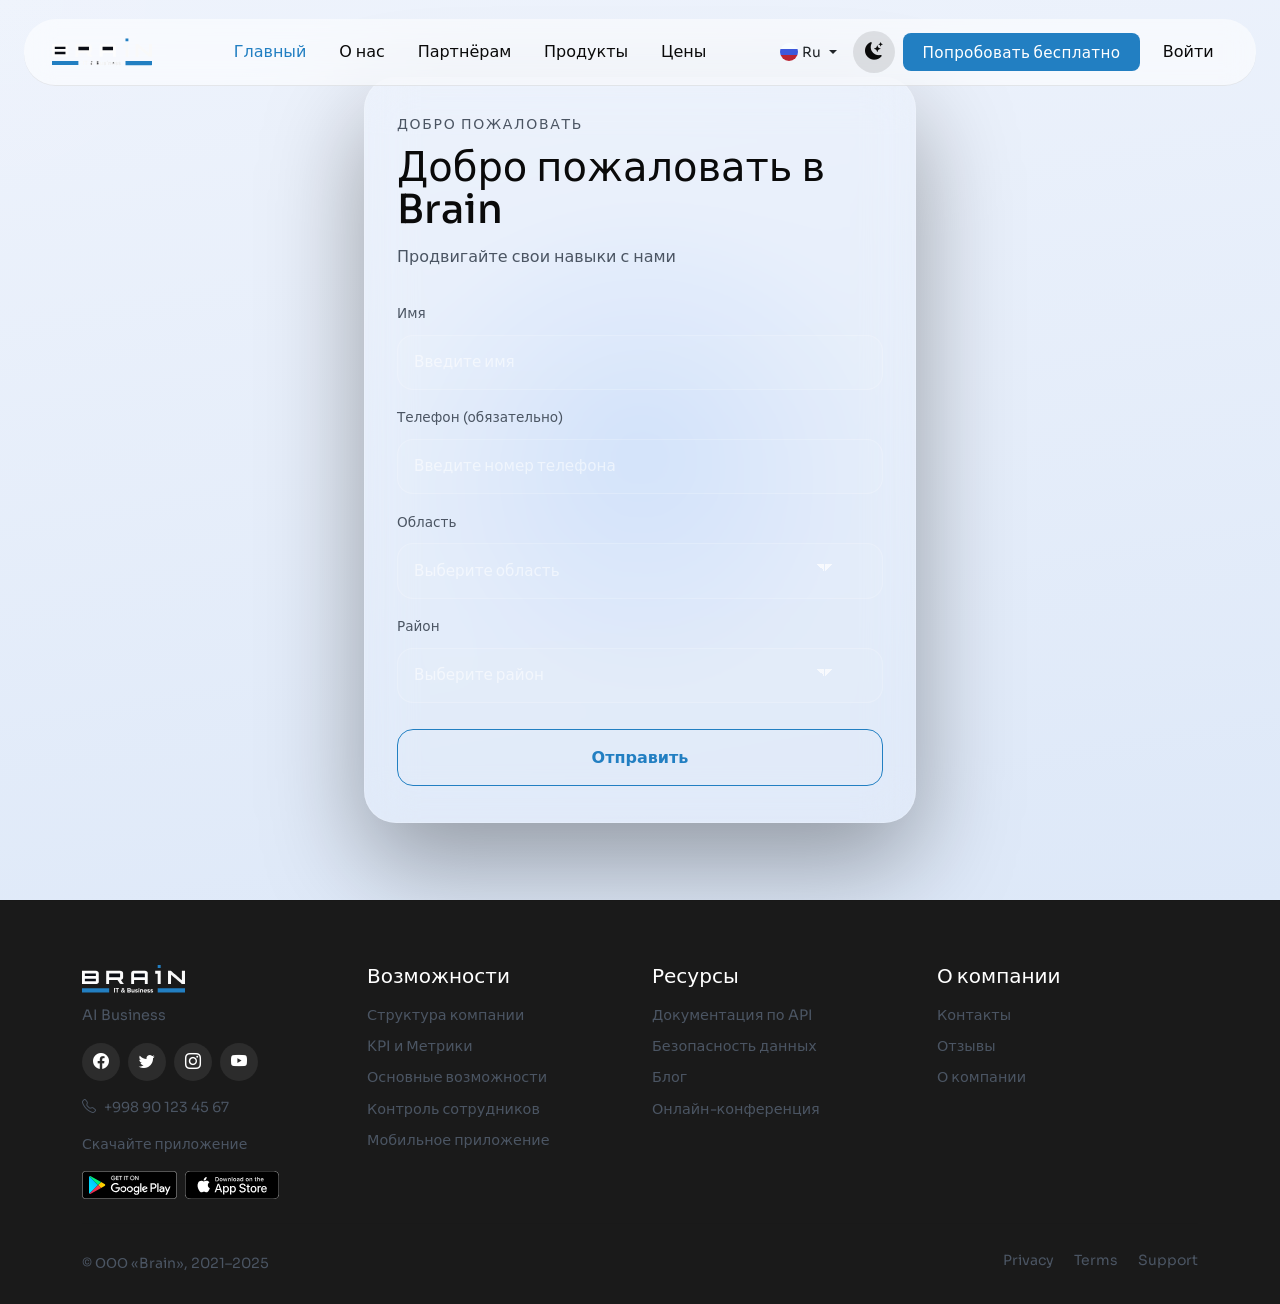
==== form.html @ d52089e5 "add form" ====
<!DOCTYPE html>
<html lang="ru" data-theme="dark">

<head>
  <meta charset="UTF-8">
  <meta name="viewport" content="width=device-width, initial-scale=1.0">
  <title>BRAIN — Система автоматизации бизнеса</title>

  <!-- Шрифт с характером — Sora (геометрический, технологичный) -->
  <link rel="preconnect" href="https://fonts.googleapis.com">
  <link rel="preconnect" href="https://fonts.gstatic.com" crossorigin>
  <link href="https://fonts.googleapis.com/css2?family=Sora:wght@400;500;600;700;800&display=swap" rel="stylesheet">

  <!-- Bootstrap 5 + Bootstrap Icons -->
  <link href="/accets/css/bootstrap.css" rel="stylesheet">
  <link rel="stylesheet" href="https://cdn.jsdelivr.net/npm/bootstrap-icons@1.11.1/font/bootstrap-icons.css">

  <!-- Swiper -->
  <link rel="stylesheet" href="https://cdn.jsdelivr.net/npm/swiper@11/swiper-bundle.min.css">
  <script src="https://cdn.jsdelivr.net/npm/swiper@11/swiper-bundle.min.js" defer></script>

  <!-- Наши стили (путь как у вас в проекте) -->
  <link rel="stylesheet" href="/accets/css/main.css">

  <!--
    Тема определяется ДО рендера страницы, чтобы не было "мигания".
    Скрипт маленький — намеренно inline в <head>.
  -->
  <script>
    (function () {
      const saved = localStorage.getItem('brainTheme');
      const prefersDark = window.matchMedia('(prefers-color-scheme: dark)').matches;
      const theme = saved || (prefersDark ? 'dark' : 'light');
      document.documentElement.setAttribute('data-theme', theme);
    })();
  </script>
</head>

<body>


  <!-- ══════════════════════════════════════════════
       NAVBAR (fixed-top)
  ══════════════════════════════════════════════ -->
  <div class="container-fluid fixed-top px-3 px-md-4">
    <nav class="navbar navbar-expand-lg" id="mainNavbar" aria-label="Главная навигация">
      <div class="container-fluid mx-1 mx-md-3">

        <!-- Логотип -->
        <a class="navbar-brand text-white" href="#" aria-label="BRAIN — на главную">
          <img src="/accets/img/logo.svg" alt="BRAIN логотип" width="100" height="32">
        </a>

        <!-- Гамбургер (мобилки) + переключатель темы рядом -->
        <div class="d-flex align-items-center gap-2 d-lg-none">
          <!-- Переключатель темы (мобилка) -->
          <button class="theme-toggle" id="themeToggleMob" aria-label="Переключить тему">
            <i class="bi bi-moon-stars-fill" id="themeIconMob"></i>
          </button>
          <button class="navbar-toggler" type="button" data-bs-toggle="collapse" data-bs-target="#navbarNav"
            aria-controls="navbarNav" aria-expanded="false" aria-label="Открыть меню">
            <span class="navbar-toggler-icon"></span>
          </button>
        </div>

        <!-- Коллапсируемое меню -->
        <div class="collapse navbar-collapse" id="navbarNav">
          <ul class="navbar-nav mx-auto gap-1">
            <li class="nav-item active"><a class="nav-link" href="#">Главный</a></li>
            <li class="nav-item"><a class="nav-link" href="#">О нас</a></li>
            <li class="nav-item"><a class="nav-link" href="#">Партнёрам</a></li>
            <li class="nav-item"><a class="nav-link" href="#">Продукты</a></li>
            <li class="nav-item"><a class="nav-link" href="#">Цены</a></li>
          </ul>

          <!-- Правая часть: язык, тема (десктоп), CTA, войти -->
          <div class="d-flex align-items-center gap-2 mt-3 mt-lg-0 flex-wrap flex-lg-nowrap">

            <!-- Выбор языка -->
            <div class="dropdown">
              <button class="btn  btn-sm dropdown-toggle rounded-3 d-flex align-items-center gap-1 btnBrain"
                type="button" data-bs-toggle="dropdown" aria-label="Выбрать язык" style="border:none;">
                <img src="/accets/img/ru-flag.svg" alt="" width="18" height="12"> Ru
              </button>
              <ul class="dropdown-menu dropdown-menu-dark dropdown-menu-end rounded-3 bg_lang">
                <li><a class="dropdown-item d-flex align-items-center gap-1" href="#">
                    <img src="/accets/img/en-flag.svg" alt="" width="18" height="12"> Eng
                  </a></li>
                <li><a class="dropdown-item d-flex align-items-center gap-1" href="#">
                    <img src="/accets/img/uz-flag.svg" alt="" width="18" height="12"> Uzb
                  </a></li>
              </ul>
            </div>

            <!-- Переключатель темы (только десктоп) -->
            <button class="theme-toggle d-none d-lg-flex" id="themeToggleDesk" aria-label="Переключить тему">
              <i class="bi bi-moon-stars-fill" id="themeIconDesk"></i>
            </button>

            <button class="btn btn-primary-custom btn_pay">Попробовать бесплатно</button>
            <button class="btn btn-outline-light btn-sm nav-link">Войти</button>
          </div>
        </div>

      </div>
    </nav>
  </div><!-- /fixed-top -->

  <main class="form-section" aria-label="Регистрационная форма">
    <div class="form-section__overlay"></div>
    <div class="container form-section__container">
      <div class="form-card">
        <div class="form-card__header">
          <p class="form-card__eyebrow">Добро пожаловать</p>
          <h1 class="form-card__title">Добро пожаловать в Brain</h1>
          <p class="form-card__subtitle">Продвигайте свои навыки с нами</p>
        </div>

        <form class="signup-form" onsubmit="event.preventDefault();">
          <label class="signup-field">
            <span class="signup-field__label">Имя</span>
            <input class="signup-field__input" type="text" placeholder="Введите имя" required>
          </label>

          <label class="signup-field">
            <span class="signup-field__label">Телефон (обязательно)</span>
            <input class="signup-field__input" type="tel" placeholder="Введите номер телефона" required>
          </label>

          <label class="signup-field">
            <span class="signup-field__label">Область</span>
            <select class="signup-field__select" required>
              <option value="" disabled selected>Выберите область</option>
              <option>Ташкент</option>
              <option>Самарканд</option>
              <option>Бухара</option>
            </select>
          </label>

          <label class="signup-field">
            <span class="signup-field__label">Район</span>
            <select class="signup-field__select" required>
              <option value="" disabled selected>Выберите район</option>
              <option>Яшнобод</option>
              <option>Мирабад</option>
              <option>Яккасарай</option>
            </select>
          </label>

          <button type="submit" class="btn btn-primary-custom form-submit">Отправить</button>
        </form>
      </div>
    </div>
  </main>


  <!-- ══════════════════════════════════════════════
         FOOTER
    ══════════════════════════════════════════════ -->
  <footer class="footer">
    <div class="container">
      <div class="row g-4">

        <!-- Бренд -->
        <div class="col-12 col-sm-6 col-lg-3">
          <div class="footer-logo text-white">
            <img src="/accets/img/logo.svg" alt="BRAIN логотип" height="28">
          </div>
          <p class="mb-3" style="color:var(--text-secondary);font-size:.9rem;">AI Business</p>
          <div class="d-flex gap-2 mb-3">
            <a href="#" class="social-icon" aria-label="Facebook"><i class="bi bi-facebook"></i></a>
            <a href="#" class="social-icon" aria-label="Twitter"><i class="bi bi-twitter"></i></a>
            <a href="#" class="social-icon" aria-label="Instagram"><i class="bi bi-instagram"></i></a>
            <a href="#" class="social-icon" aria-label="YouTube"><i class="bi bi-youtube"></i></a>
          </div>
          <p style="color:var(--text-secondary);font-size:.875rem;">
            <i class="bi bi-telephone me-2"></i>+998 90 123 45 67
          </p>
          <p style="color:var(--text-secondary);font-size:.875rem;">Скачайте приложение</p>
          <div class="d-flex gap-2 flex-wrap storyIcon">
            <img src="/accets/img/playmarketfoo.svg" alt="Google Play" style="height:28px;">
            <img src="/accets/img/apstoryfoo.svg" alt="App Store" style="height:28px;">
          </div>
        </div>

        <!-- Возможности -->
        <div class="col-12 col-sm-6 col-lg-3">
          <h5 class="text-white mb-3">Возможности</h5>
          <a href="#" class="footer-link">Структура компании</a>
          <a href="#" class="footer-link">KPI и Метрики</a>
          <a href="#" class="footer-link">Основные возможности</a>
          <a href="#" class="footer-link">Контроль сотрудников</a>
          <a href="#" class="footer-link">Мобильное приложение</a>
        </div>

        <!-- Ресурсы -->
        <div class="col-12 col-sm-6 col-lg-3">
          <h5 class="text-white mb-3">Ресурсы</h5>
          <a href="#" class="footer-link">Документация по API</a>
          <a href="#" class="footer-link">Безопасность данных</a>
          <a href="#" class="footer-link">Блог</a>
          <a href="#" class="footer-link">Онлайн-конференция</a>
        </div>

        <!-- О компании -->
        <div class="col-12 col-sm-6 col-lg-3">
          <h5 class="text-white mb-3">О компании</h5>
          <a href="#" class="footer-link">Контакты</a>
          <a href="#" class="footer-link">Отзывы</a>
          <a href="#" class="footer-link">О компании</a>
        </div>

      </div>

      <hr class="my-4" style="border-color:var(--border-subtle);">

      <div class="row align-items-center">
        <div class="col-md-6">
          <p style="color:var(--text-secondary);margin:0;font-size:.875rem;">© ООО «Brain», 2021–2025</p>
        </div>
        <div class="col-md-6 text-md-end mt-2 mt-md-0">
          <a href="#" class="footer-link d-inline-block me-3" style="font-size:.875rem;">Privacy</a>
          <a href="#" class="footer-link d-inline-block me-3" style="font-size:.875rem;">Terms</a>
          <a href="#" class="footer-link d-inline-block" style="font-size:.875rem;">Support</a>
        </div>
      </div>
    </div>
  </footer>

  <!-- ══════════════════════════════════════════════
         SCRIPTS
    ══════════════════════════════════════════════ -->
  <script src="https://cdn.jsdelivr.net/npm/bootstrap@5.3.2/dist/js/bootstrap.bundle.min.js"></script>
  <script>
    // ===== Переключение цен =====
    document.addEventListener('DOMContentLoaded', function () {
      const toggleButtons = document.querySelectorAll('.pricing-toggle button');
      const priceYearly = document.querySelectorAll('.price-yearly');
      const priceMonthly = document.querySelectorAll('.price-monthly');

      toggleButtons.forEach(button => {
        button.addEventListener('click', function () {
          const period = this.dataset.period;

          // Переключаем активную кнопку
          toggleButtons.forEach(btn => btn.classList.remove('active'));
          this.classList.add('active');

          // Показываем соответствующие цены
          if (period === 'yearly') {
            priceYearly.forEach(el => el.classList.remove('price-hidden'));
            priceMonthly.forEach(el => el.classList.add('price-hidden'));
          } else {
            priceYearly.forEach(el => el.classList.add('price-hidden'));
            priceMonthly.forEach(el => el.classList.remove('price-hidden'));
          }
        });
      });

      // ===== Эффект параллакса при наведении на карточки =====
      const cards = document.querySelectorAll('.pricing-card');

      cards.forEach(card => {
        card.addEventListener('mousemove', function (e) {
          const rect = this.getBoundingClientRect();
          const x = e.clientX - rect.left;
          const y = e.clientY - rect.top;

          const centerX = rect.width / 2;
          const centerY = rect.height / 2;

          const rotateX = (y - centerY) / 20;
          const rotateY = (centerX - x) / 20;

          this.style.transform = `perspective(1000px) rotateX(${rotateX}deg) rotateY(${rotateY}deg) translateY(-8px)`;
        });

        card.addEventListener('mouseleave', function () {
          this.style.transform = 'perspective(1000px) rotateX(0) rotateY(0) translateY(0)';
        });
      });
    });
  </script>

</body>

</html>
---- accets/css/main.css ----
/* ============================================================
   BRAIN — main.css
   Стратегия: mobile-first, CSS custom properties для тем,
   минимум фиксированных размеров, clamp() для fluid typography
   ============================================================ */

/* ── 1. ДИЗАЙН-ТОКЕНЫ ─────────────────────────────────────── */
/* Тёмная тема (по умолчанию) */
:root {
  --bg-primary: #0a0a0a;
  --bg-secondary: #0C0C10;
  --bg-card: rgba(255, 255, 255, 0.03);
  --bg-card-hover: rgba(255, 255, 255, 0.06);
  --border-subtle: rgba(255, 255, 255, 0.07);
  --border-hover: rgba(255, 255, 255, 0.14);

  --accent: #227fc2;
  --accent-glow: rgba(34, 127, 194, 0.3);
  --accent-light: rgba(34, 127, 194, 0.12);

  --text-primary: #ffffff;
  --text-secondary: #9ca3af;
  --text-nav: #f8f9fc;

  --hero-gradient: linear-gradient(351deg, #0a0a0a 0%, #1a1a2e 100%);
  --hero-glow: radial-gradient(circle, rgba(37, 99, 235, 0.15) 0%, transparent 70%);
  --title-gradient: linear-gradient(135deg, #fff 0%, #94a3b8 100%);

  --shadow-card: 0 0 12px rgba(0, 0, 0, 0.08), inset 0 0 8px rgba(255, 255, 255, 0.32);
  --shadow-heavy: 0 50px 100px rgba(0, 0, 0, 0.5);

  --footer-bg: #000000;
  --partners-bg: #ffffff;
  --partners-text: #000000;

  --navbar-bg: rgba(255, 255, 255, 0.10);
  --navbar-scroll-bg: rgba(0, 0, 0, 0.80);

  --toggle-bg: rgba(255, 255, 255, 0.15);
  --toggle-icon-show: '☀️';
  /* значок при тёмной теме */
  --bg-cart-part: #18181b;
  --bg-line: url('/accets/img/lines.png');

  --accent-blue: #227fc2;

}

/* Светлая тема */
[data-theme="light"] {
  --bg-primary: #f4f6fa;
  --bg-secondary: #e8edf5;
  --bg-card: rgba(0, 0, 0, 0.03);
  --bg-card-hover: rgba(0, 0, 0, 0.06);
  --border-subtle: rgba(0, 0, 0, 0.08);
  --border-hover: rgba(0, 0, 0, 0.15);

  --text-primary: #0a0a0a;
  --text-secondary: #4b5563;
  --text-nav: #0a0a0a;

  --hero-gradient: linear-gradient(351deg, #dde8f8 0%, #eef3fc 100%);
  --hero-glow: radial-gradient(circle, rgba(34, 127, 194, 0.12) 0%, transparent 70%);
  --title-gradient: linear-gradient(135deg, #0a0a0a 0%, #374151 100%);

  --shadow-card: 0 2px 16px rgba(0, 0, 0, 0.07), inset 0 0 4px rgba(255, 255, 255, 0.60);
  --shadow-heavy: 0 20px 60px rgba(0, 0, 0, 0.12);

  --footer-bg: #1a1a1a;
  --partners-bg: #ffffff;
  --partners-text: #000000;

  --navbar-bg: rgba(255, 255, 255, 0.55);
  --navbar-scroll-bg: rgba(255, 255, 255, 0.90);

  --toggle-bg: rgba(0, 0, 0, 0.10);

  --bg-cart-part: #e9e9ee;

  --bg-line: url('/accets/img/lines-wh.png');
}

/* ── 2. RESET & BASE ───────────────────────────────────────── */
*,
*::before,
*::after {
  margin: 0;
  padding: 0;
  box-sizing: border-box;
}

html {
  scroll-behavior: smooth;
}

body {
  /* Выбираем шрифт с характером — Sora вместо скучного Inter */
  font-family: 'Sora', 'Segoe UI', system-ui, sans-serif;
  background-color: var(--bg-primary);
  color: var(--text-primary);
  overflow-x: hidden;
  transition: background-color 0.35s ease, color 0.35s ease;
}

img {
  max-width: 100%;
  height: auto;
  display: block;
}

/* ── 3. FLUID TYPOGRAPHY (clamp = нет лишних медиазапросов) ── */
.hero-title {
  font-size: clamp(2rem, 5vw + 0.5rem, 4.5rem);
}

.hero-subtitle {
  font-size: clamp(1rem, 2vw + 0.4rem, 1.4rem);
}

.section-title {
  font-size: clamp(1.6rem, 3vw + 0.5rem, 2.8rem);
}

.section-subtitle {
  font-size: clamp(0.9rem, 1.5vw + 0.2rem, 1rem);
}

/* ── 4. ПЕРЕКЛЮЧАТЕЛЬ ТЕМЫ ─────────────────────────────────── */
.theme-toggle {
  width: 2.625rem;
  height: 2.625rem;
  border: none;
  border-radius: 50%;
  background: var(--toggle-bg);
  color: var(--text-nav);
  cursor: pointer;
  display: flex;
  align-items: center;
  justify-content: center;
  font-size: 1.1rem;
  transition: background 0.3s, transform 0.3s;
  flex-shrink: 0;
}

.theme-toggle:hover {
  background: var(--accent-light);
  transform: rotate(20deg) scale(1.1);
}

/* ── 5. NAVBAR ─────────────────────────────────────────────── */
.navbar {
  background: var(--navbar-bg);
  backdrop-filter: blur(14px);
  -webkit-backdrop-filter: blur(14px);
  border-bottom: 1px solid var(--border-subtle);
  border-radius: 2rem;
  margin-top: 1.2rem;
  padding: 0.75rem 0;
  transition: background 0.3s;
}

.navbar.scrolled {
  background: var(--navbar-scroll-bg) !important;
  box-shadow: 0 4px 24px rgba(0, 0, 0, 0.12);
}

.navbar-brand {
  font-weight: 700;
  font-size: 1.4rem;
  letter-spacing: 2px;
}

.navbar-brand img {
  height: 2rem;
}

.nav-link {
  color: var(--text-nav) !important;
  font-weight: 500;
  transition: color 0.3s;
  padding: 0.4rem 0.9rem !important;
  white-space: nowrap;
}

.nav-link:hover,
.active>a {
  color: var(--accent) !important;
}

/* Мобильное меню */
.navbar-toggler {
  border: none;
  padding: 0.4rem;
}

.navbar-toggler-icon {
  background-image: none;
  width: 1.375rem;
  height: 0.125rem;
  background: var(--text-nav);
  display: block;
  position: relative;
  transition: background 0.3s;
}

.navbar-toggler-icon::before,
.navbar-toggler-icon::after {
  content: '';
  position: absolute;
  width: 100%;
  height: 0.125rem;
  background: var(--text-nav);
  transition: transform 0.3s;
}

.navbar-toggler-icon::before {
  top: -0.4375rem;
}

.navbar-toggler-icon::after {
  top: 0.4375rem;
}

/* Кнопки навбара */
.btn-primary-custom {
  background: var(--accent);
  border: none;
  padding: 0.6rem 1.25rem;
  border-radius: 0.5rem;
  font-weight: 600;
  color: #fff;
  transition: transform 0.3s, box-shadow 0.3s;
  white-space: nowrap;
}



.btn-primary-custom:hover {
  transform: translateY(-0.125rem);
  box-shadow: 0 0.5rem 1.5rem var(--accent-glow);
}

.btn-primary-outline-custom {
  border: 0.094rem solid var(--accent);
  background: transparent;
  color: var(--text-primary);
  padding: 0.7rem 1.4rem;
  border-radius: 0.5rem;
  font-weight: 600;
  transition: background 0.3s, color 0.3s;
  cursor: pointer;
}

.btn-primary-outline-custom:hover {
  background: var(--accent);
  color: #fff;
}

.btn_pay {
  font-weight: 400;
  font-size: 0.95rem;
  line-height: 1.25;
  letter-spacing: 0.02em;
}

/* Dropdown меню языка */
.dropdown-menu-dark {
  background: rgb(45 45 58) !important;
}

[data-theme="light"] .dropdown-menu-dark {
  background: #fff !important;
  color: #0a0a0a;
}

/* ── 6. HERO ───────────────────────────────────────────────── */
.hero-section {
  min-height: 100svh;
  /* svh — безопаснее на мобилках */
  background: var(--hero-gradient);
  position: relative;
  overflow: hidden;
  padding-top: clamp(5rem, 12vw, 7.5rem);
  padding-bottom: 3rem;
}

.hero-section::before {
  content: '';
  position: absolute;
  top: -40%;
  right: -15%;
  width: min(50rem, 90vw);
  height: min(50rem, 90vw);
  background: var(--hero-glow);
  border-radius: 50%;
  pointer-events: none;
}

.hero-title {
  font-weight: 800;
  letter-spacing: -0.04em;
  margin-bottom: 1.25rem;
  background: var(--title-gradient);
  -webkit-background-clip: text;
  -webkit-text-fill-color: transparent;
  background-clip: text;
  line-height: 1.15;
}

.hero-subtitle {
  color: var(--text-secondary);
  line-height: 1.7;
  font-weight: 500;
  margin-bottom: 1.75rem;
}

.hero-image {
  transform: perspective(1000px) rotateY(-5deg) rotateX(5deg);
  transition: transform 0.5s;
  box-shadow: var(--shadow-heavy);
  border-radius: 1rem;
  overflow: hidden;
  /* На мобилках убираем перспективу — экономим место */
}

.hero-image:hover {
  transform: perspective(1000px) rotateY(0deg) rotateX(0deg);
}

.price-tag {
  font-style: italic;
  display: inline-flex;
  align-items: center;
  gap: 0.5rem;
  color: var(--text-secondary);
  font-size: 0.875rem;
  margin-top: 0.75rem;
}

.form-section {
  position: relative;
  min-height: 100svh;
  display: flex;
  align-items: center;
  justify-content: center;
  padding: clamp(2rem, 6vw, 3.5rem) 0;
  background: var(--hero-gradient);
  overflow: hidden;
}

.form-section__overlay {
  position: absolute;
  inset: 0;
  background: radial-gradient(circle at center, rgba(56, 141, 255, 0.12) 0%, transparent 32%),
    radial-gradient(circle at top left, rgba(255, 255, 255, 0.05) 0%, transparent 22%);
  pointer-events: none;
}

.form-section__container {
  position: relative;
  z-index: 1;
  max-width: 36rem;
  width: min(100%, 100%);
}

.form-card {
  background: rgba(255, 255, 255, 0.03);
  border: 0.0625rem solid rgba(255, 255, 255, 0.14);
  box-shadow: 0 40px 100px rgba(0, 0, 0, 0.35);
  border-radius: 2rem;
  backdrop-filter: blur(24px);
  padding: 2.25rem 2rem;
}

.form-card__eyebrow {
  color: var(--text-secondary);
  font-size: 0.875rem;
  margin-bottom: 0.75rem;
  text-transform: uppercase;
  letter-spacing: 0.12em;
}

.form-card__title {
  font-size: clamp(2rem, 4vw, 2.5rem);
  line-height: 1.05;
  margin-bottom: 0.75rem;
  color: var(--text-primary);
}

.form-card__subtitle {
  color: var(--text-secondary);
  margin-bottom: 2rem;
  font-size: 1rem;
  line-height: 1.8;
}

.signup-form {
  display: grid;
  gap: 1.15rem;
}

.signup-field {
  display: grid;
  gap: 0.65rem;
  font-size: 0.9rem;
  color: var(--text-secondary);
}

.signup-field__label {
  font-size: 0.85rem;
  color: var(--text-secondary);
}

.signup-field__input,
.signup-field__select {
  width: 100%;
  min-height: 3.2rem;
  padding: 0.95rem 1rem;
  border-radius: 1rem;
  border: 0.0625rem solid rgba(255, 255, 255, 0.18);
  background: rgba(255, 255, 255, 0.04);
  color: var(--text-primary);
  outline: none;
  font-size: 0.95rem;
  transition: border-color 0.25s ease, background 0.25s ease;
}

.signup-field__input::placeholder,
.signup-field__select {
  color: rgba(255, 255, 255, 0.55);
}

.signup-field__input:focus,
.signup-field__select:focus {
  border-color: rgba(34, 127, 194, 0.75);
  background: rgba(255, 255, 255, 0.08);
}

.signup-field__select {
  appearance: none;
  background-image: linear-gradient(45deg, transparent 50%, rgba(255, 255, 255, 0.75) 50%),
    linear-gradient(135deg, rgba(255, 255, 255, 0.75) 50%, transparent 50%);
  background-position: calc(100% - 1.1rem) calc(50% - 0.2rem), calc(100% - 0.6rem) calc(50% - 0.2rem);
  background-size: 0.45rem 0.45rem;
  background-repeat: no-repeat;
  background-origin: content-box;
  padding-right: 2.5rem;
}

.form-submit {
  margin-top: 0.5rem;
  width: 100%;
  padding: 0.95rem 1rem;
  border-radius: 1rem;
  border: 0.094rem solid var(--accent);
  background: transparent;
  color: var(--accent);
  font-weight: 600;
  transition: background 0.3s ease, color 0.3s ease, transform 0.3s ease;
}

.form-submit:hover {
  background: rgba(34, 127, 194, 0.15);
  color: #fff;
  transform: translateY(-0.08rem);
}

@media (max-width: 767px) {
  .form-card {
    padding: 1.75rem 1.25rem;
  }

  .form-card__title {
    font-size: 1.85rem;
  }

  .signup-form {
    gap: 1rem;
  }

  .signup-field__input,
  .signup-field__select {
    min-height: 3rem;
    padding: 0.85rem 0.9rem;
    font-size: 0.9rem;
  }

  .form-submit {
    padding: 0.85rem 0.9rem;
    font-size: 0.9rem;
  }
}

@media (max-width: 575px) {
  .form-section {
    padding: 1.5rem 0;
  }

  .form-card {
    padding: 1.5rem 1rem;
    border-radius: 1.5rem;
  }

  .form-card__title {
    font-size: 1.6rem;
    margin-bottom: 0.5rem;
  }

  .form-card__subtitle {
    margin-bottom: 1.5rem;
    font-size: 0.9rem;
  }

  .signup-form {
    gap: 0.9rem;
  }

  .signup-field__label {
    font-size: 0.8rem;
  }

  .signup-field__input,
  .signup-field__select {
    min-height: 2.8rem;
    padding: 0.8rem 0.85rem;
    font-size: 0.85rem;
  }

  .form-submit {
    padding: 0.8rem 0.85rem;
    font-size: 0.85rem;
  }
}

.partners-slider .swiper-wrapper {
  transition-timing-function: linear !important;
}

.partners-slider .swiper-slide {
  display: flex;
  justify-content: center;
  align-items: center;
  height: auto;
}

.partner-logo {
  max-width: 100%;
  width: 8.75rem;
  object-fit: contain;
  transition: 0.3s;
}

.partner-logo:hover {
  transform: scale(1.05);
}



/* ── 8. FEATURES ───────────────────────────────────────────── */
.features-section {
  padding: clamp(3rem, 7vw, 6rem) 0;
  background: var(--bg-primary);
}

.section-subtitle {
  color: var(--text-secondary);
  text-align: center;
  max-width: 40rem;
  margin: 0 auto clamp(2rem, 4vw, 4rem);
  line-height: 1.7;
}

.section-title {
  font-weight: 700;
  text-align: center;
  margin-bottom: 0.75rem;
  letter-spacing: -0.03em;
  color: var(--text-primary);
}

.num {
  position: absolute;
  right: 6%;
  bottom: 87%;
  z-index: 9;
  display: grid;
  place-items: center;

  width: 2.5rem;
  height: 2.5rem;
  border-radius: 100%;
  fill: linear-gradient(180deg, #000 0%, rgba(51, 51, 51, 0) 100%);
  box-shadow: inset 0 0.25rem 0.3125rem 0 rgba(255, 255, 255, 0.12), inset 0 -0.625rem 0.625rem 0 rgba(29, 161, 242, 0.26);

  font-weight: 400;
  font-size: 1rem;
  line-height: 150%;
}

.feature-card {
  background: var(--bg-card);
  border: 1px solid var(--border-subtle);
  border-radius: 0.875rem;
  padding: clamp(1.25rem, 3vw, 2rem);
  padding-top: 0.625rem;
  height: 100%;
  transition: transform 0.3s, background 0.3s, border-color 0.3s;
  position: relative;
  overflow: hidden;
  backdrop-filter: blur(1.25rem);
  box-shadow: var(--shadow-card);
}

.feature-card::before {
  content: '';
  position: absolute;
  top: 0;
  left: 0;
  width: 100%;
  height: 0.1875rem;
  background: linear-gradient(90deg, var(--accent), transparent);
  transform: scaleX(0);
  transform-origin: left;
  transition: transform 0.3s;
}

.feature-card:hover {
  transform: translateY(-0.5rem);
  background: var(--bg-card-hover);
  border-color: var(--border-hover);
}

.feature-card:hover::before {
  transform: scaleX(1);
}

.feature-icon {
  width: 3rem;
  height: 3rem;
  margin: 0 auto;
  display: flex;
  align-items: center;
  justify-content: center;
  margin-bottom: 1.25rem;
  color: var(--accent);
  font-size: 1.4rem;
}

.feature-title {
  font-size: clamp(1rem, 2vw, 1.2rem);
  font-weight: 600;
  margin-bottom: 0.6rem;
  color: var(--text-primary);
}

.feature-text {
  color: var(--text-secondary);
  font-size: 0.92rem;
  line-height: 1.65;
}

/* ── 9. MOBILE APP SECTION ─────────────────────────────────── */
.mobile-section {
  padding: clamp(3rem, 7vw, 6rem) 0;
  background: var(--bg-primary);
}

.mobile-phone {
  position: relative;
  max-width: 17.5rem;
  margin: 0 auto 3rem;
}

.phone-screen {
  border-radius: 2rem;
  overflow: hidden;
  aspect-ratio: 9/19;
  box-shadow: var(--shadow-heavy);
}

.feature-list-item {
  background: var(--bg-card);
  border: 1px solid var(--border-subtle);
  border-radius: 0.75rem;
  padding: clamp(1rem, 2.5vw, 1.5rem);
  margin-bottom: 1rem;
  display: flex;
  align-items: flex-start;
  gap: 1rem;
  transition: background 0.3s, transform 0.3s;
}

.feature-list-item:hover {
  background: var(--bg-card-hover);
  transform: translateX(0.375rem);
}

.feature-check {
  width: 1.625rem;
  height: 1.625rem;
  background: var(--accent);
  border-radius: 50%;
  display: flex;
  align-items: center;
  justify-content: center;
  flex-shrink: 0;
  margin-top: 0.125rem;
}

.feature-check i {
  font-size: 0.85rem;
}

.feature-list-item h4 {
  font-size: clamp(0.85rem, 1.5vw, 1rem);
  color: var(--text-primary);
}

.feature-list-item p {
  color: var(--text-secondary);
  font-size: 0.88rem;
  margin-bottom: 0;
}

/* ── 10. DASHBOARD ─────────────────────────────────────────── */
.dashboard-section {
  padding: clamp(3rem, 7vw, 6rem) 0;
  background: var(--bg-primary);
}

.dashboard-preview {
  background: linear-gradient(135deg, #1e293b 0%, #0f172a 100%);
  border-radius: 1.25rem;
  padding: clamp(1rem, 2vw, 2rem);
  box-shadow: var(--shadow-heavy);
  border: 1px solid var(--border-subtle);
}

/* ── 11. SERVICE SECTION ───────────────────────────────────── */
.service-section {
  padding: clamp(3rem, 7vw, 6rem) 0;
  background: var(--bg-secondary);
}

.service-row {
  align-items: center;
  margin-bottom: clamp(2.5rem, 5vw, 4rem);
}

.service-image {
  border-radius: 1rem;
  box-shadow: 0 1.25rem 3.125rem rgba(0, 0, 0, 0.25);
  transition: transform 0.3s;
  width: 100%;
}

.service-image:hover {
  transform: scale(1.02);
}

.service-row h3 {
  font-size: clamp(1.3rem, 3vw, 2rem);
  color: var(--text-primary);
}

.service-row p {
  color: var(--text-secondary);
  line-height: 1.7;
}

/* ── 12. TESTIMONIALS ──────────────────────────────────────── */
.testimonials-section {
  padding: clamp(3rem, 7vw, 6rem) 0;
  background: var(--bg-primary);
}

.testimonials-slider {
  padding-bottom: 2.5rem;
}

.testimonial-card {
  background: var(--bg-card);
  border-radius: 1rem;
  padding: clamp(1.25rem, 2.5vw, 2rem);
  border: 1px solid var(--border-subtle);
  color: var(--text-primary);
}

.testimonial-card h5 {
  color: var(--text-primary);
  margin-top: 0.75rem;
}

.testimonial-card small {
  color: var(--text-secondary);
}

.testimonial-card p {
  color: var(--text-secondary);
  margin: 0.5rem 0;
  line-height: 1.6;
}

.testimonial-avatar {
  width: 3.125rem;
  height: 3.125rem;
  border-radius: 50%;
  object-fit: cover;
}

/* ── 12. PRICING PAGE ───────────────────────────────────────── */
.pricing-section,
.pricing-section+.cta-section {
  --border-color: #ffffff;
  --border-hover: #374151;
  --text-primary: #ffffff;
  --text-secondary: #9ca3af;
  --text-muted: #6b7280;
  --accent-blue: var(--accent);
  --popular-badge: var(--accent);
  --cta-bg: #1e3a5f;
}

.pricing-section {
  background-image: linear-gradient(rgba(255, 255, 255, 0.02) 0.0625rem, transparent 0.0625rem),
    linear-gradient(90deg, rgba(255, 255, 255, 0.02) 0.0625rem, transparent 0.0625rem);
  background-size: 2.5rem 2.5rem;
  padding: 5rem 0;
}

.pricing-section .section-title {
  font-size: 2rem;
  font-weight: 600;
  color: var(--text-primary);
}

.pricing-section .pricing-header {
  display: flex;
  flex-wrap: wrap;
  justify-content: space-between;
  align-items: center;
  gap: 1.25rem;
  margin-bottom: 3.125rem;
}

.pricing-section .save-badge {
  color: var(--accent-blue);
  font-size: 0.875rem;
  display: flex;
  align-items: center;
  gap: 0.5rem;
}

.pricing-section .toggle-wrapper {
  display: flex;
  align-items: center;
  gap: 0.75rem;
  flex-wrap: wrap;
}

.pricing-section .pricing-toggle {
  display: flex;
  background-color: transparent;
  border: 1px solid var(--border-hover);
  border-radius: 1.5rem;
  overflow: hidden;
}

.pricing-section .pricing-toggle button {
  padding: 0.5rem 1.25rem;
  border: none;
  background: transparent;
  color: var(--text-secondary);
  font-size: 0.875rem;
  font-weight: 500;
  cursor: pointer;
  transition: all 0.3s ease;
}

.pricing-section .pricing-toggle button.active {
  background-color: var(--accent-blue);
  color: white;
}

.pricing-section .pricing-toggle button:not(.active):hover {
  color: var(--text-primary);
}

.pricing-section .gift-badge {
  display: flex;
  align-items: center;
  gap: 0.5rem;
  color: var(--text-secondary);
  font-size: 0.875rem;
}

.pricing-section .gift-badge i {
  color: var(--text-primary);
  font-size: 1.25rem;
}

.pricing-section .gift-text {
  display: flex;
  flex-direction: column;
  line-height: 1.2;
}

.pricing-section .gift-text .highlight {
  color: #ef4444;
  font-weight: 500;
}

.pricing-section .pricing-card {
  border: 1px solid var(--border-color);
  border-radius: 0.75rem;
  padding: 1.5rem 1rem;
  height: 100%;
  position: relative;
  transition: all 0.4s cubic-bezier(0.4, 0, 0.2, 1);
  display: flex;
  flex-direction: column;
}

.pricing-section .pricing-card:hover {
  border-color: var(--border-hover);
  transform: translateY(-0.5rem);
  box-shadow: 0 1.25rem 2.5rem rgba(0, 0, 0, 0.3);
}

.pricing-section .pricing-card.popular {
  border-top: 0.125rem solid var(--accent-blue);
}

.pricing-card.popular:hover {
  box-shadow: 0 1.25rem 2.5rem rgba(59, 130, 246, 0.15);
}

.popular-badge {
  position: absolute;
  top: 0.625rem;
  right: 0.625rem;
  background-color: var(--popular-badge);
  color: white;
  font-size: 0.625rem;
  font-weight: 600;
  text-transform: uppercase;
  letter-spacing: 0.05em;
  padding: 0.25rem 0.75rem;
  border-radius: 0.375rem;
}

.pricing-section .card-title {
  font-size: 1.125rem;
  font-weight: 600;
  color: var(--text-primary);
  margin-bottom: 0.25rem;
}

.pricing-section .card-users {
  font-size: 0.875rem;
  color: var(--text-secondary);
  margin-bottom: 0.125rem;
}

.pricing-section .card-label {
  font-size: 0.75rem;
  color: var(--text-muted);
  margin-bottom: 1.5rem;
}

.pricing-section .card-price {
  margin-bottom: 1.5rem;
}

.pricing-section .price-value {
  font-size: 1.75rem;
  font-weight: 700;
  color: var(--text-primary);
}

.pricing-section .price-period {
  font-size: 0.875rem;
  color: var(--text-muted);
}

.pricing-section .price-contract {
  font-size: 1.25rem;
  font-weight: 600;
  color: var(--text-primary);
}

.pricing-section+.cta-section {
  background-color: var(--cta-bg);
  padding: 3.75rem 0;
}

.pricing-section+.cta-section .cta-title {
  font-size: 1.75rem;
  font-weight: 600;
  color: var(--text-primary);
  margin-bottom: 0.75rem;
  line-height: 1.3;
}

.pricing-section+.cta-section .cta-subtitle {
  font-size: 0.875rem;
}

.pricing-section+.cta-section .cta-form {
  display: flex;
  gap: 0;
  max-width: 31.25rem;
  margin-left: auto;
  border: 0.125rem solid #ffffff;
  border-radius: 0.5rem;
}

.pricing-section+.cta-section .cta-input {
  flex: 1;
  padding: 0.875rem 1.25rem;
  border: 0.0625rem solid white;
  border-right: none;
  color: var(--text-primary);
  font-size: 0.875rem;
  outline: none;
  transition: all 0.3s ease;
}

.pricing-section+.cta-section .cta-input::placeholder {
  color: var(--text-muted);
}

.pricing-section+.cta-section .cta-input:focus {
  border-color: var(--popular-badge);
}

.pricing-section+.cta-section .cta-button {
  padding: 0.875rem 1.75rem;
  background-color: transparent;
  color: var(--text-primary);
  border: 0.0625rem solid var(--popular-badge);
  border-radius: 0.5rem;
  font-size: 0.875rem;
  font-weight: 500;
  cursor: pointer;
  transition: all 0.3s ease;
  display: flex;
  align-items: center;
  gap: 0.5rem;
  white-space: nowrap;
}

.pricing-section+.cta-section .cta-button:hover {
  background-color: rgba(255, 255, 255, 0.05);
}

@media (max-width: 1199px) {
  .pricing-section .pricing-card {
    padding: 1.5rem 1.25rem;
  }

  .pricing-section .price-value {
    font-size: 1.5rem;
  }
}

@media (max-width: 991px) {
  .pricing-section {
    padding: 3.75rem 0;
  }

  .pricing-section .pricing-header {
    flex-direction: column;
    align-items: flex-start;
  }

  .pricing-section .section-title {
    margin-bottom: 1.25rem;
  }

  .pricing-section .toggle-wrapper {
    width: 100%;
    justify-content: space-between;
  }

  .pricing-section+.cta-section .cta-form {
    margin-left: 0;
    margin-top: 1.875rem;
  }
}

@media (max-width: 767px) {
  .pricing-section {
    padding: 2.5rem 0;
  }

  .pricing-section .section-title {
    font-size: 1.5rem;
  }

  .pricing-section .pricing-card {
    margin-bottom: 1.25rem;
    padding: 1.75rem 1.5rem;
  }

  .pricing-section .pricing-card:hover {
    transform: translateY(-0.25rem);
  }

  .pricing-section+.cta-section .cta-title {
    font-size: 1.375rem;
  }

  .pricing-section+.cta-section {
    padding: 2.5rem 0;
  }

  .pricing-section+.cta-section .cta-form {
    flex-direction: column;
    gap: 0.75rem;
  }

  .pricing-section+.cta-section .cta-input {
    border-right: 0.0625rem solid var(--border-hover);
    border-radius: 0.5rem;
  }

  .pricing-section+.cta-section .cta-button {
    border-radius: 0.5rem;
    justify-content: center;
  }
}

@media (max-width: 575px) {
  .pricing-section .toggle-wrapper {
    flex-direction: column;
    align-items: flex-start;
    gap: 1rem;
  }

  .pricing-section .pricing-toggle {
    width: 100%;
  }

  .pricing-section .pricing-toggle button {
    flex: 1;
    text-align: center;
  }

  .pricing-section .price-value {
    font-size: 1.75rem;
  }
}

@keyframes fadeIn {
  from {
    opacity: 0;
    transform: translateY(1.25rem);
  }

  to {
    opacity: 1;
    transform: translateY(0);
  }
}

.pricing-section .pricing-card {
  animation: fadeIn 0.6s ease forwards;
}

.pricing-section .pricing-card:nth-child(1) {
  animation-delay: 0.1s;
}

.pricing-section .pricing-card:nth-child(2) {
  animation-delay: 0.2s;
}

.pricing-section .pricing-card:nth-child(3) {
  animation-delay: 0.3s;
}

.pricing-section .pricing-card:nth-child(4) {
  animation-delay: 0.4s;
}

.pricing-section .pricing-card:nth-child(5) {
  animation-delay: 0.5s;
}

.price-monthly,
.price-yearly {
  transition: opacity 0.3s ease;
}

.price-hidden {
  display: none;
}

/* ── 13. CTA SECTION ───────────────────────────────────────── */

.cta-section {
  background: linear-gradient(135deg, var(--accent) 0%, #227fc2 100%);

  position: relative;
  overflow: hidden;
}

.cta-section::before {
  content: '';
  position: absolute;
  top: -50%;
  right: -20%;
  width: 37.5rem;
  height: 37.5rem;
  background: rgba(255, 255, 255, 0.1);
  border-radius: 50%;
}

.cta_text_box {
  padding: 6rem 0;
}

.cta-phone {
  display: flex;
  justify-content: center;
  align-items: center;
  gap: -3.125rem;
  /* перекрытие */
}

.cta-phone .phone {
  position: absolute;
  max-width: 16.25rem;
  height: auto;
}

/* верхний телефон */
.phone-top {
  top: 0;
  left: 10%;
  z-index: 2;
}

/* нижний телефон */
.phone-bottom {
  bottom: 0;
  right: 10%;
  z-index: 1;
}

/* ── 14. FOOTER ────────────────────────────────────────────── */
.footer {
  background: var(--footer-bg);
  padding: clamp(2.5rem, 5vw, 4rem) 0 1.5rem;
  border-top: 1px solid var(--border-subtle);
}

.footer-logo {
  font-weight: 700;
  font-size: 1.4rem;
  letter-spacing: 2px;
  margin-bottom: 0.75rem;
}

.footer-logo img {
  height: 1.75rem;
}

.footer-link {
  color: var(--text-secondary);
  text-decoration: none;
  display: block;
  margin-bottom: 0.6rem;
  font-size: 0.9rem;
  transition: color 0.3s;
}

.footer-link:hover {
  color: var(--text-primary);
}

.social-icon {
  width: 2.375rem;
  height: 2.375rem;
  background: rgba(255, 255, 255, 0.08);
  border-radius: 50%;
  display: inline-flex;
  align-items: center;
  justify-content: center;
  color: #fff;
  text-decoration: none;
  transition: background 0.3s, transform 0.3s;
}

.social-icon:hover {
  background: var(--accent);
  transform: translateY(-0.1875rem);




  /*____partners*/
  .line_bg_header {
    background-image: var(--bg-line);
    background-repeat: no-repeat;
    background-size: contain;
    background-position: center;
  }

  @keyframes zoom-pulse {

    0%,
    100% {
      transform: scale(1);
    }

    50% {
      transform: scale(1.05);
      /* Легкое увеличение на 5% */
    }
  }

  .card_part {
    border-radius: 1rem;
    padding: 1.5625rem;
    display: flex;
    gap: 1rem;
    place-items: center;
    box-shadow: 0 0 0 0 #fff, 0 0 0 0.0625rem rgba(244, 244, 245, 0.1), 0 0 0 0 rgba(0, 0, 0, 0);
    background: var(--bg-cart-part);
    height: 11.5625rem;
  }

  .card_part>p {
    margin-bottom: 0;
  }


  .banner {
    background-color: var(--bg-primary);
    background-image:
      /* Слой свечения */
      radial-gradient(ellipse at bottom, rgba(50, 100, 200, 0.3) 0%, transparent 70%),
      /* Слой текстуры (точки) */
      radial-gradient(circle, rgba(255, 255, 255, 0.05) 1px, transparent 1px);
    background-size: 100% 100%, 1.25rem 1.25rem;
    /* размер сетки 1.25rem */
  }



  /*Integroo*/
  .integration-block {
    padding: 3.75rem 1.25rem;
  }


  .badge {
    display: inline-block;
    padding: 0.375rem 0.875rem;
    border: 1px solid #333;
    border-radius: 0.5rem;
    font-size: 0.875rem;
    margin-bottom: 1.5rem;
    color: var(--text-primary);
  }

  .title {
    font-size: 2.2rem;
    font-weight: 700;
    line-height: 1.2;
    margin-bottom: 2.5rem;
    max-width: 25rem;
  }

  .title span {
    color: var(--accent-blue);
  }

  /* Темная карточка приложения */
  .app-card {
    border: 1px solid #1e293b;
    border-radius: 1.25rem;
    padding: 2.5rem;
    max-width: 23.75rem;
  }

  .brand-logo {
    height: 2.5rem;
    margin-bottom: 1.875rem;
  }

  .app-text {
    font-size: 1.5rem;
    font-weight: 600;
    margin-bottom: 1.875rem;
  }

  .store-buttons {
    display: flex;
    gap: 0.75rem;
  }

  .store-buttons img {
    height: 2.8125rem;
  }

  /* Правая часть (Сетка) */
  .grid-side {
    flex: 1.5;
  }

  .logo-grid {
    display: flex;
    flex-wrap: wrap;
    gap: 0.9375rem;
  }

  .logo-item {
    background: var(--bs-white);
    border-radius: .5rem;
    height: 6.25rem;
    display: flex;
    align-items: center;
    justify-content: center;
    padding: 0.9375rem;
    flex: 1 0 30%;
  }

  .logo-item img {
    max-width: 100%;
    max-height: 2.8125rem;
    object-fit: contain;
  }

  /* Широкие ячейки внизу */
  .logo-item.wide {
    grid-column: span 1.5;
    /* Для более точного соответствия можно использовать grid-template-columns: repeat(6, 1fr) */
  }

  /* Специальное правило для последней строки, чтобы было 2 больших блока */
  .logo-grid .wide:nth-last-child(2) {
    grid-column: span 1.5;
  }



  /*Partner card*/
  .flex_part {
    display: grid;
    grid-template-columns: repeat(auto-fit, minmax(21.875rem, 1fr));
    grid-gap: 2rem;
  }

  .flex_part .card {
    border-radius: 1.0625rem;
    padding: 0 0 1.25rem;
    border: none;
    background: var(--bg-cart-part);
  }

  .flex_part .card .card-body {
    color: var(--partners-bg);
  }

  .flex_part .card .card-body .card-title {
    color: var(--text-primary);
  }

  .flex_part .card .card-body .card-text {
    font-weight: 100;
    font-size: 1.25rem;
    line-height: 134%;
    color: var(--text-secondary);
  }

  .flex_part .card .card-body .card-text strong {
    color: var(--text-primary) !important;
  }

  .logoAnime {
    animation: zoom-pulse 6s ease-in-out infinite;
  }




  /*Products*/
  /* Левая часть */
  .product-info {
    flex: 1;
  }



  .features-list {
    list-style: none;
    padding: 0;
  }

  .features-list li {
    display: flex;
    align-items: flex-start;
    gap: 0.9375rem;
    margin-bottom: 1.5625rem;
    /* color: #d1d1d1; */
    line-height: 160%;
  }

  .check-icon {
    width: 0.875rem;
    height: 0.5625rem;
    border-left: 0.125rem solid var(--accent-blue);
    border-bottom: 0.125rem solid var(--accent-blue);
    transform: rotate(310deg) translateY(-0.3125rem);
    flex-shrink: 0;
    margin-top: 0.5625rem;
  }













  /* Адаптивность */
  @media (max-width: 992px) {
    .logo-grid {
      grid-template-columns: repeat(2, 1fr);
    }

    .logo-item.wide {
      grid-column: span 1;
    }
  }

  /* ── 15. АНИМАЦИИ ──────────────────────────────────────────── */
  @keyframes float {

    0%,
    100% {
      transform: translateY(0);
    }

    50% {
      transform: translateY(-1rem);
    }
  }

  .animate-float {
    animation: float 6s ease-in-out infinite;
  }

  /* Fade-in при скролле */
  .fade-in-up {
    opacity: 0;
    transform: translateY(1.5rem);
    transition: opacity 0.7s ease-out, transform 0.7s ease-out;
  }

  .fade-in-up.visible {
    opacity: 1;
    transform: translateY(0);
  }

  /* ── 16. SCROLLBAR ─────────────────────────────────────────── */
  ::-webkit-scrollbar {
    width: 0.5rem;
  }

  ::-webkit-scrollbar-track {
    background: var(--bg-primary);
  }

  ::-webkit-scrollbar-thumb {
    background: #444;
    border-radius: 0.25rem;
  }

  ::-webkit-scrollbar-thumb:hover {
    background: #666;
  }

  /* ── 17. МЕДИАЗАПРОСЫ (только там, где clamp не справляется) ─ */

  /* ≤ 576px — телефоны */
  @media (max-width: 576px) {

    /* Navbar: убираем скруглённую пилюлю на маленьком экране */
    .navbar {
      border-radius: 1rem;
      margin-top: 0.6rem;
    }

    /* Hero: фото идёт под текст с отступом */
    .hero-image {
      margin-top: 2rem;
      transform: none !important;
      /* отключаем 3d на телефоне */
    }



    /* Service: reverse-row работает через Bootstrap, но сбрасываем его на xs */
    .flex-row-reverse {
      flex-direction: column !important;
    }

    /* Кнопки App Store/Google Play: стек */
    .d-flex.gap-3>.btn {
      width: 100%;
      justify-content: center;
    }

    .cta-phone {
      display: grid;
      justify-content: center;
    }

    .cta-phone .phone {
      position: relative;
      max-width: 11rem;
      height: 100%;
    }


    .phone-top {
      left: 0;
    }

    .phone-bottom {
      right: 0;
    }

    .cta_text_box {
      padding: 1rem;
    }



    .title {
      font-size: 1.5rem;
      max-width: 100%;
    }

    /* Темная карточка приложения */
    .app-card {
      /* border: 1px solid #1e293b;
    border-radius: 20px;
    padding: 40px; */
      max-width: 100%;
    }
  }

  /* 577–768px — большие телефоны / маленькие планшеты */
  @media (min-width: 577px) and (max-width: 768px) {
    .hero-image {
      margin-top: 2.5rem;
    }

    .hero-title {
      text-align: center;
    }

    .cta-phone {
      display: flex;
      justify-content: center;
    }

    .title {
      font-size: 1.5rem;
      max-width: 100%;
    }

    /* Темная карточка приложения */
    .app-card {
      /* border: 1px solid #1e293b;
        border-radius: 20px;
        padding: 40px; */
      max-width: 100%;
    }

    .flex_part {
      grid-template-columns: repeat(auto-fit, minmax(14.375rem, 1fr));
    }

  }

  @media (min-width: 992px) and (max-width: 1189px) {

    .cta-phone .phone {
      position: absolute;
      max-width: 13.75rem;
      height: auto;
    }

    .flex_part {
      grid-template-columns: repeat(auto-fit, minmax(15.625rem, 1fr));
    }

  }


  /* ≥ 992px — десктоп: восстанавливаем перспективу у hero-image */
  @media (min-width: 1024px) {
    .hero-image {
      transform: perspective(1000px) rotateY(-5deg) rotateX(5deg);
    }

    .hero-image:hover {
      transform: perspective(1000px) rotateY(0deg) rotateX(0deg);
    }

    .mobile-phone {
      margin-bottom: 0;
    }
  }

  /* Системное предпочтение — применяется только если НЕТ явного выбора пользователя */
  @media (prefers-color-scheme: light) {
    :root:not([data-theme]) {
      --bg-primary: #f4f6fa;
      --bg-secondary: #e8edf5;
      --bg-card: rgba(0, 0, 0, 0.03);
      --bg-card-hover: rgba(0, 0, 0, 0.06);
      --border-subtle: rgba(0, 0, 0, 0.08);
      --border-hover: rgba(0, 0, 0, 0.15);
      --text-primary: #0a0a0a;
      --text-secondary: #4b5563;
      --text-nav: #0a0a0a;
      --hero-gradient: linear-gradient(351deg, #dde8f8 0%, #eef3fc 100%);
      --hero-glow: radial-gradient(circle, rgba(34, 127, 194, 0.12) 0%, transparent 70%);
      --title-gradient: linear-gradient(135deg, #0a0a0a 0%, #374151 100%);
      --shadow-card: 0 2px 16px rgba(0, 0, 0, 0.07), inset 0 0 4px rgba(255, 255, 255, 0.60);
      --shadow-heavy: 0 20px 60px rgba(0, 0, 0, 0.12);
      --footer-bg: #1a1a1a;
      --navbar-bg: rgba(255, 255, 255, 0.55);
      --navbar-scroll-bg: rgba(255, 255, 255, 0.90);
      --toggle-bg: rgba(0, 0, 0, 0.10);
    }
  }




  .bg_lang {
    border: 0.10px solid #e1e6ef;
    border-radius: 0.75rem;
    max-width: 4.625rem;
    background: rgba(255, 255, 255, 0.1);
  }


  .btnBrain {
    color: var(--text-primary);
  }

  .storyIcon>img {
    transition: background 0.3s, transform 0.3s;
  }

  .storyIcon>img:hover {
    cursor: pointer;
    transform: translateY(-0.1875rem);
  }
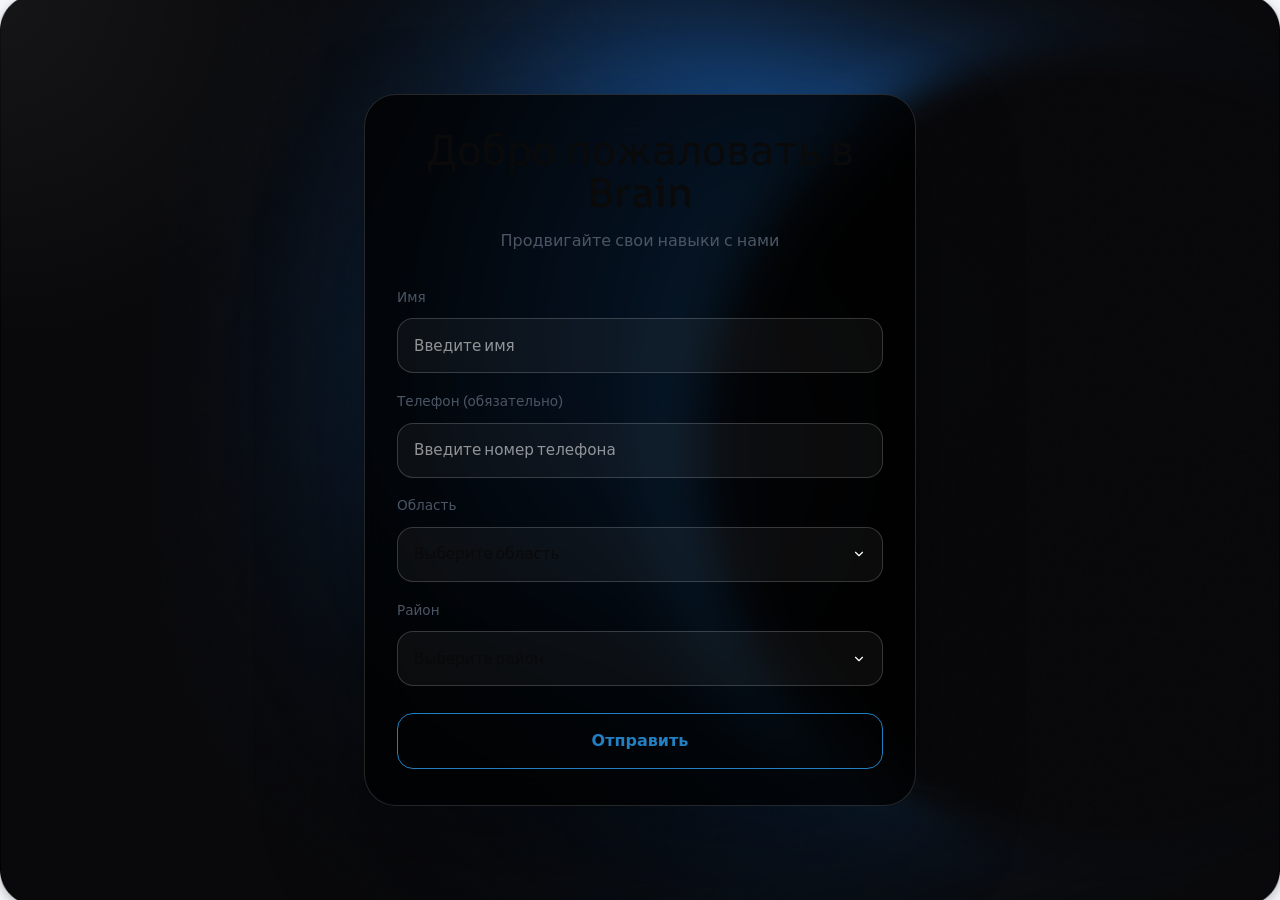
==== commit f5462bf4: "verstka done" ====
--- a/form.html
+++ b/form.html
@@ -13,7 +13,7 @@
 
   <!-- Bootstrap 5 + Bootstrap Icons -->
   <link href="/accets/css/bootstrap.css" rel="stylesheet">
-  <link rel="stylesheet" href="https://cdn.jsdelivr.net/npm/bootstrap-icons@1.11.1/font/bootstrap-icons.css">
+  <link rel="stylesheet" href="/accets/css/bootstrap-icons.css">
 
   <!-- Swiper -->
   <link rel="stylesheet" href="https://cdn.jsdelivr.net/npm/swiper@11/swiper-bundle.min.css">
@@ -39,79 +39,11 @@
 <body>
 
 
-  <!-- ══════════════════════════════════════════════
-       NAVBAR (fixed-top)
-  ══════════════════════════════════════════════ -->
-  <div class="container-fluid fixed-top px-3 px-md-4">
-    <nav class="navbar navbar-expand-lg" id="mainNavbar" aria-label="Главная навигация">
-      <div class="container-fluid mx-1 mx-md-3">
-
-        <!-- Логотип -->
-        <a class="navbar-brand text-white" href="#" aria-label="BRAIN — на главную">
-          <img src="/accets/img/logo.svg" alt="BRAIN логотип" width="100" height="32">
-        </a>
-
-        <!-- Гамбургер (мобилки) + переключатель темы рядом -->
-        <div class="d-flex align-items-center gap-2 d-lg-none">
-          <!-- Переключатель темы (мобилка) -->
-          <button class="theme-toggle" id="themeToggleMob" aria-label="Переключить тему">
-            <i class="bi bi-moon-stars-fill" id="themeIconMob"></i>
-          </button>
-          <button class="navbar-toggler" type="button" data-bs-toggle="collapse" data-bs-target="#navbarNav"
-            aria-controls="navbarNav" aria-expanded="false" aria-label="Открыть меню">
-            <span class="navbar-toggler-icon"></span>
-          </button>
-        </div>
-
-        <!-- Коллапсируемое меню -->
-        <div class="collapse navbar-collapse" id="navbarNav">
-          <ul class="navbar-nav mx-auto gap-1">
-            <li class="nav-item active"><a class="nav-link" href="#">Главный</a></li>
-            <li class="nav-item"><a class="nav-link" href="#">О нас</a></li>
-            <li class="nav-item"><a class="nav-link" href="#">Партнёрам</a></li>
-            <li class="nav-item"><a class="nav-link" href="#">Продукты</a></li>
-            <li class="nav-item"><a class="nav-link" href="#">Цены</a></li>
-          </ul>
-
-          <!-- Правая часть: язык, тема (десктоп), CTA, войти -->
-          <div class="d-flex align-items-center gap-2 mt-3 mt-lg-0 flex-wrap flex-lg-nowrap">
-
-            <!-- Выбор языка -->
-            <div class="dropdown">
-              <button class="btn  btn-sm dropdown-toggle rounded-3 d-flex align-items-center gap-1 btnBrain"
-                type="button" data-bs-toggle="dropdown" aria-label="Выбрать язык" style="border:none;">
-                <img src="/accets/img/ru-flag.svg" alt="" width="18" height="12"> Ru
-              </button>
-              <ul class="dropdown-menu dropdown-menu-dark dropdown-menu-end rounded-3 bg_lang">
-                <li><a class="dropdown-item d-flex align-items-center gap-1" href="#">
-                    <img src="/accets/img/en-flag.svg" alt="" width="18" height="12"> Eng
-                  </a></li>
-                <li><a class="dropdown-item d-flex align-items-center gap-1" href="#">
-                    <img src="/accets/img/uz-flag.svg" alt="" width="18" height="12"> Uzb
-                  </a></li>
-              </ul>
-            </div>
-
-            <!-- Переключатель темы (только десктоп) -->
-            <button class="theme-toggle d-none d-lg-flex" id="themeToggleDesk" aria-label="Переключить тему">
-              <i class="bi bi-moon-stars-fill" id="themeIconDesk"></i>
-            </button>
-
-            <button class="btn btn-primary-custom btn_pay">Попробовать бесплатно</button>
-            <button class="btn btn-outline-light btn-sm nav-link">Войти</button>
-          </div>
-        </div>
-
-      </div>
-    </nav>
-  </div><!-- /fixed-top -->
-
   <main class="form-section" aria-label="Регистрационная форма">
     <div class="form-section__overlay"></div>
     <div class="container form-section__container">
       <div class="form-card">
-        <div class="form-card__header">
-          <p class="form-card__eyebrow">Добро пожаловать</p>
+        <div class="form-card__header text-center">
           <h1 class="form-card__title">Добро пожаловать в Brain</h1>
           <p class="form-card__subtitle">Продвигайте свои навыки с нами</p>
         </div>
@@ -154,134 +86,11 @@
   </main>
 
 
-  <!-- ══════════════════════════════════════════════
-         FOOTER
-    ══════════════════════════════════════════════ -->
-  <footer class="footer">
-    <div class="container">
-      <div class="row g-4">
-
-        <!-- Бренд -->
-        <div class="col-12 col-sm-6 col-lg-3">
-          <div class="footer-logo text-white">
-            <img src="/accets/img/logo.svg" alt="BRAIN логотип" height="28">
-          </div>
-          <p class="mb-3" style="color:var(--text-secondary);font-size:.9rem;">AI Business</p>
-          <div class="d-flex gap-2 mb-3">
-            <a href="#" class="social-icon" aria-label="Facebook"><i class="bi bi-facebook"></i></a>
-            <a href="#" class="social-icon" aria-label="Twitter"><i class="bi bi-twitter"></i></a>
-            <a href="#" class="social-icon" aria-label="Instagram"><i class="bi bi-instagram"></i></a>
-            <a href="#" class="social-icon" aria-label="YouTube"><i class="bi bi-youtube"></i></a>
-          </div>
-          <p style="color:var(--text-secondary);font-size:.875rem;">
-            <i class="bi bi-telephone me-2"></i>+998 90 123 45 67
-          </p>
-          <p style="color:var(--text-secondary);font-size:.875rem;">Скачайте приложение</p>
-          <div class="d-flex gap-2 flex-wrap storyIcon">
-            <img src="/accets/img/playmarketfoo.svg" alt="Google Play" style="height:28px;">
-            <img src="/accets/img/apstoryfoo.svg" alt="App Store" style="height:28px;">
-          </div>
-        </div>
-
-        <!-- Возможности -->
-        <div class="col-12 col-sm-6 col-lg-3">
-          <h5 class="text-white mb-3">Возможности</h5>
-          <a href="#" class="footer-link">Структура компании</a>
-          <a href="#" class="footer-link">KPI и Метрики</a>
-          <a href="#" class="footer-link">Основные возможности</a>
-          <a href="#" class="footer-link">Контроль сотрудников</a>
-          <a href="#" class="footer-link">Мобильное приложение</a>
-        </div>
-
-        <!-- Ресурсы -->
-        <div class="col-12 col-sm-6 col-lg-3">
-          <h5 class="text-white mb-3">Ресурсы</h5>
-          <a href="#" class="footer-link">Документация по API</a>
-          <a href="#" class="footer-link">Безопасность данных</a>
-          <a href="#" class="footer-link">Блог</a>
-          <a href="#" class="footer-link">Онлайн-конференция</a>
-        </div>
-
-        <!-- О компании -->
-        <div class="col-12 col-sm-6 col-lg-3">
-          <h5 class="text-white mb-3">О компании</h5>
-          <a href="#" class="footer-link">Контакты</a>
-          <a href="#" class="footer-link">Отзывы</a>
-          <a href="#" class="footer-link">О компании</a>
-        </div>
-
-      </div>
-
-      <hr class="my-4" style="border-color:var(--border-subtle);">
-
-      <div class="row align-items-center">
-        <div class="col-md-6">
-          <p style="color:var(--text-secondary);margin:0;font-size:.875rem;">© ООО «Brain», 2021–2025</p>
-        </div>
-        <div class="col-md-6 text-md-end mt-2 mt-md-0">
-          <a href="#" class="footer-link d-inline-block me-3" style="font-size:.875rem;">Privacy</a>
-          <a href="#" class="footer-link d-inline-block me-3" style="font-size:.875rem;">Terms</a>
-          <a href="#" class="footer-link d-inline-block" style="font-size:.875rem;">Support</a>
-        </div>
-      </div>
-    </div>
-  </footer>
 
   <!-- ══════════════════════════════════════════════
          SCRIPTS
     ══════════════════════════════════════════════ -->
   <script src="https://cdn.jsdelivr.net/npm/bootstrap@5.3.2/dist/js/bootstrap.bundle.min.js"></script>
-  <script>
-    // ===== Переключение цен =====
-    document.addEventListener('DOMContentLoaded', function () {
-      const toggleButtons = document.querySelectorAll('.pricing-toggle button');
-      const priceYearly = document.querySelectorAll('.price-yearly');
-      const priceMonthly = document.querySelectorAll('.price-monthly');
-
-      toggleButtons.forEach(button => {
-        button.addEventListener('click', function () {
-          const period = this.dataset.period;
-
-          // Переключаем активную кнопку
-          toggleButtons.forEach(btn => btn.classList.remove('active'));
-          this.classList.add('active');
-
-          // Показываем соответствующие цены
-          if (period === 'yearly') {
-            priceYearly.forEach(el => el.classList.remove('price-hidden'));
-            priceMonthly.forEach(el => el.classList.add('price-hidden'));
-          } else {
-            priceYearly.forEach(el => el.classList.add('price-hidden'));
-            priceMonthly.forEach(el => el.classList.remove('price-hidden'));
-          }
-        });
-      });
-
-      // ===== Эффект параллакса при наведении на карточки =====
-      const cards = document.querySelectorAll('.pricing-card');
-
-      cards.forEach(card => {
-        card.addEventListener('mousemove', function (e) {
-          const rect = this.getBoundingClientRect();
-          const x = e.clientX - rect.left;
-          const y = e.clientY - rect.top;
-
-          const centerX = rect.width / 2;
-          const centerY = rect.height / 2;
-
-          const rotateX = (y - centerY) / 20;
-          const rotateY = (centerX - x) / 20;
-
-          this.style.transform = `perspective(1000px) rotateX(${rotateX}deg) rotateY(${rotateY}deg) translateY(-8px)`;
-        });
-
-        card.addEventListener('mouseleave', function () {
-          this.style.transform = 'perspective(1000px) rotateX(0) rotateY(0) translateY(0)';
-        });
-      });
-    });
-  </script>
-
 </body>
 
 </html>
--- a/accets/css/main.css
+++ b/accets/css/main.css
@@ -337,6 +337,9 @@
   margin-top: 0.75rem;
 }
 
+
+/*FORM Page*/
+
 .form-section {
   position: relative;
   min-height: 100svh;
@@ -344,7 +347,9 @@
   align-items: center;
   justify-content: center;
   padding: clamp(2rem, 6vw, 3.5rem) 0;
-  background: var(--hero-gradient);
+  background: url('/accets/img/form_bg.png') no-repeat;
+  background-size: cover;
+  background-position: center;
   overflow: hidden;
 }
 
@@ -364,7 +369,7 @@
 }
 
 .form-card {
-  background: rgba(255, 255, 255, 0.03);
+  background: rgb(0 0 0 / 79%);
   border: 0.0625rem solid rgba(255, 255, 255, 0.14);
   box-shadow: 0 40px 100px rgba(0, 0, 0, 0.35);
   border-radius: 2rem;
@@ -437,14 +442,53 @@
 }
 
 .signup-field__select {
+  width: 100%;
+  min-height: 3.2rem;
+  padding: 0.95rem 1rem;
+  padding-right: 3rem;
+
+  border-radius: 1rem;
+  border: 0.0625rem solid rgba(255, 255, 255, 0.18);
+
+  background:
+    rgba(255, 255, 255, 0.04) url("data:image/svg+xml,%3Csvg xmlns='http://www.w3.org/2000/svg' width='14' height='14' viewBox='0 0 24 24' fill='none' stroke='white' stroke-width='2' stroke-linecap='round' stroke-linejoin='round'%3E%3Cpolyline points='6 9 12 15 18 9'%3E%3C/polyline%3E%3C/svg%3E") no-repeat right 1rem center;
+
+  background-size: 0.9rem;
+
+  color: var(--text-primary);
+  font-size: 0.95rem;
+  outline: none;
+
   appearance: none;
-  background-image: linear-gradient(45deg, transparent 50%, rgba(255, 255, 255, 0.75) 50%),
-    linear-gradient(135deg, rgba(255, 255, 255, 0.75) 50%, transparent 50%);
-  background-position: calc(100% - 1.1rem) calc(50% - 0.2rem), calc(100% - 0.6rem) calc(50% - 0.2rem);
-  background-size: 0.45rem 0.45rem;
-  background-repeat: no-repeat;
-  background-origin: content-box;
-  padding-right: 2.5rem;
+  -webkit-appearance: none;
+  -moz-appearance: none;
+
+  cursor: pointer;
+
+  transition: border-color 0.25s ease,
+    background 0.25s ease,
+    box-shadow 0.25s ease;
+}
+
+.signup-field__select:hover {
+  border-color: rgba(255, 255, 255, 0.35);
+}
+
+.signup-field__select:focus {
+  border-color: rgba(34, 127, 194, 0.75);
+  background:
+    rgba(255, 255, 255, 0.08) url("data:image/svg+xml,%3Csvg xmlns='http://www.w3.org/2000/svg' width='14' height='14' viewBox='0 0 24 24' fill='none' stroke='white' stroke-width='2' stroke-linecap='round' stroke-linejoin='round'%3E%3Cpolyline points='6 9 12 15 18 9'%3E%3C/polyline%3E%3C/svg%3E") no-repeat right 1rem center;
+  background-size: 0.9rem;
+  box-shadow: 0 0 0 2px rgba(34, 127, 194, 0.15);
+}
+
+.signup-field__select option {
+  background: #111;
+  color: #fff;
+}
+
+.signup-field__select::-ms-expand {
+  display: none;
 }
 
 .form-submit {
